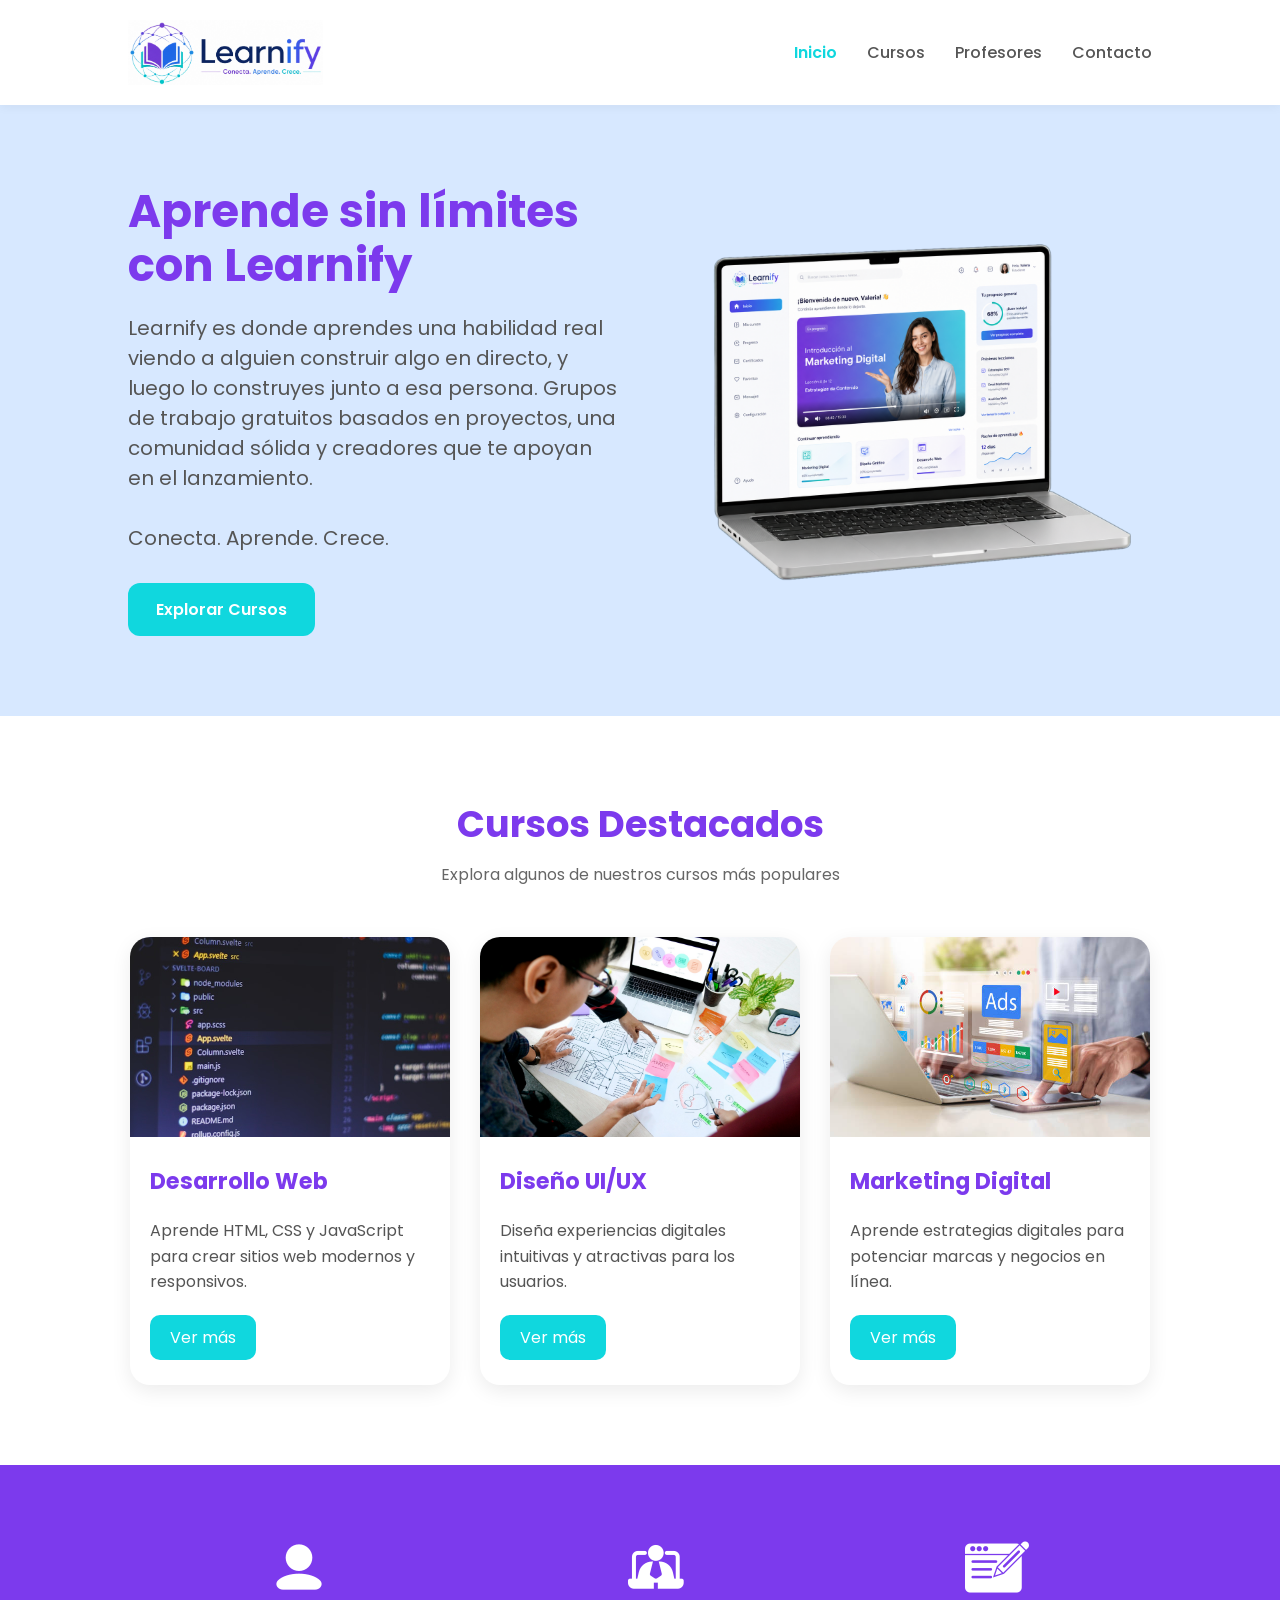
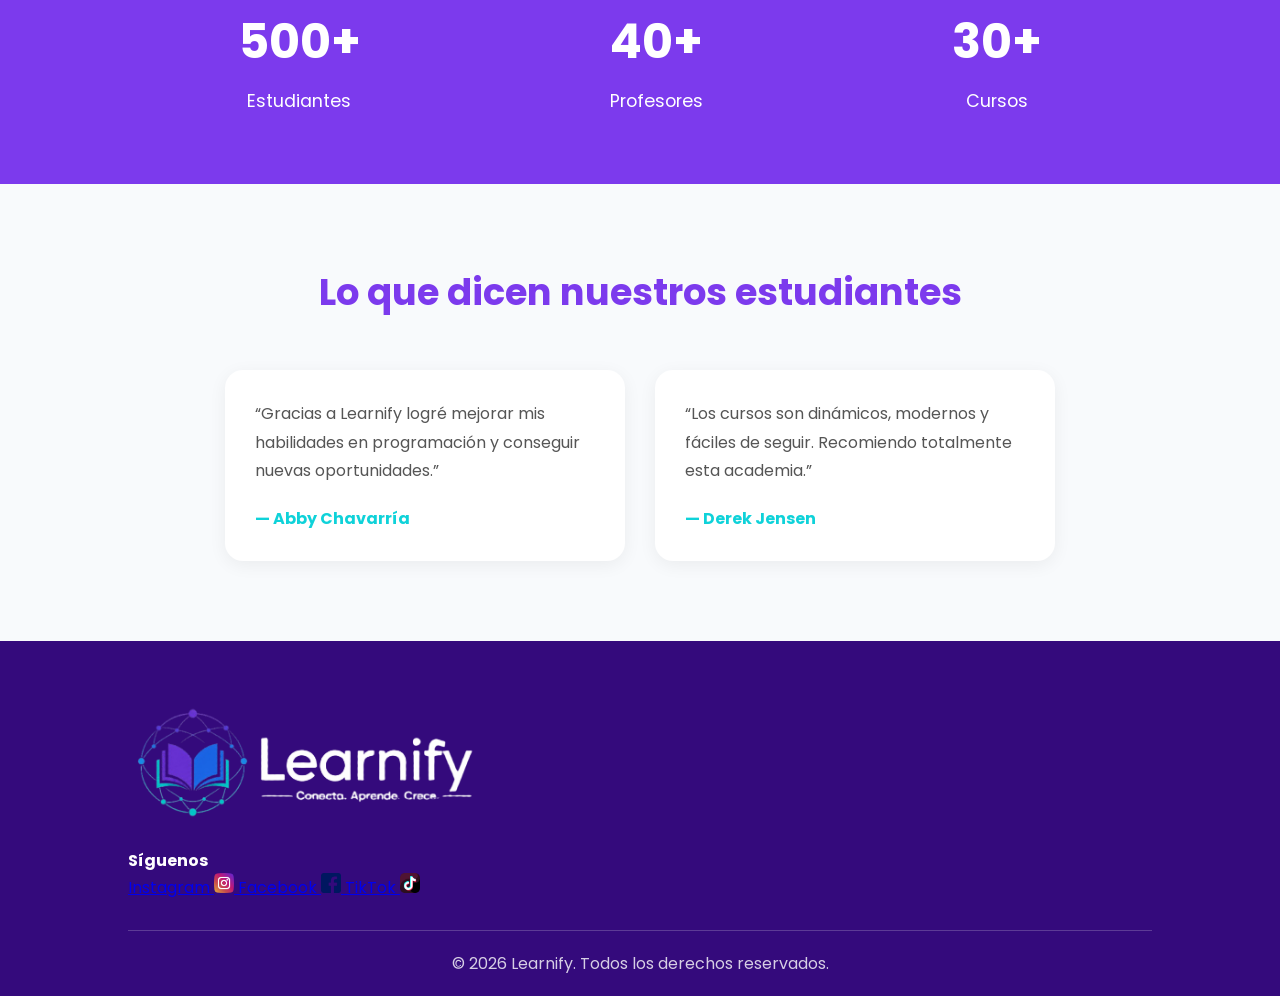
==== html/index.html @ 2185247f "feat: update page structure and styling" ====
<!DOCTYPE html>
<html lang="en">

<head>
    <meta charset="UTF-8">
    <meta name="viewport" content="width=device-width, initial-scale=1.0">

    <link rel="stylesheet" href="../css/style.css">

    <link rel="stylesheet" href="../css/index.css">

    <link rel="preconnect" href="https://fonts.googleapis.com">
    <link rel="preconnect" href="https://fonts.gstatic.com" crossorigin>
    <link href="https://fonts.googleapis.com/css2?family=Poppins:wght@300;400;500;600;700&display=swap"
        rel="stylesheet">
    <script src="./js/bootstrap.bundle.min.js"></script>
    <title>Learnify</title>
</head>

<body>

    <header>
        <nav class="navbar">
            <div class="logo"> <img src="../img/learnify_logo_horizontal.png" alt="Learnify Logo" class="logo-img">
            </div>
            <ul class="nav-links">
                <li><a href="index.html" class="active">Inicio</a></li>
                <li><a href="cursos.html">Cursos</a></li>
                <li><a href="profesores.html">Profesores</a></li>
                <li><a href="contacto.html">Contacto</a></li>
            </ul>
        </nav>
    </header>

    <section class="hero">
        <div class="hero-text">
            <h1>Aprende sin límites con Learnify</h1>
            <p>Learnify es donde aprendes una habilidad real viendo a alguien construir algo en directo, y luego lo
                construyes junto a esa persona. Grupos de trabajo gratuitos basados ​​en proyectos, una comunidad sólida
                y creadores que te apoyan en el lanzamiento.</p>
            <p> Conecta. Aprende. Crece. </p> <a href="cursos.html" class="btn-hero"> Explorar Cursos </a>
        </div>
        <div class="hero-image"> <img src="../img/learnify_computer_mockup_small_logo.png"
                alt="Estudiante aprendiendo">
        </div>
    </section>

    <section class="featured-courses">
        <div class="section-title">
            <h2>Cursos Destacados</h2>
            <p>Explora algunos de nuestros cursos más populares</p>
        </div>
        <div class="courses-container">

            <div class="course-card"> <img src="../img/ferenc-almasi-fhAfLtHToCs-unsplash.jpg"
                    alt="Curso Desarrollo Web">
                <h3>Desarrollo Web</h3>
                <p> Aprende HTML, CSS y JavaScript para crear sitios web modernos y responsivos. </p> <a
                    href="cursos.html" class="card-btn">Ver más</a>
            </div>

            <div class="course-card"> <img src="../img/ux-indonesia-pqzRfBhd9r0-unsplash.jpg" alt="Curso Diseño UI UX">
                <h3>Diseño UI/UX</h3>
                <p> Diseña experiencias digitales intuitivas y atractivas para los usuarios. </p> <a href="cursos.html"
                    class="card-btn">Ver más</a>
            </div>

            <div class="course-card"> <img src="../img/istockphoto-2098359215-612x612.jpg" alt="Curso Marketing Digital">
                <h3>Marketing Digital</h3>
                <p> Aprende estrategias digitales para potenciar marcas y negocios en línea. </p> <a href="cursos.html"
                    class="card-btn">Ver más</a>
            </div>
        </div>
    </section>

    <section class="stadistics">
        <div class="stadistics-box">
            <img src="../img/cuenta.png" alt="Icono Estudiantes" class="estadisticas-icon">
            <h3>500+</h3>
            <p>Estudiantes</p>
        </div>
        <div class="stadistics-box">
            <img src="../img/maestro.png" alt="Icono Profesores" class="estadisticas-icon">
            <h3>40+</h3>
            <p>Profesores</p>
        </div>
        <div class="stadistics-box">
            <img src="../img/curso-por-internet.png" alt="Icono Cursos" class="estadisticas-icon">
            <h3>30+</h3>
            <p>Cursos</p>
        </div>
    </section>

    <section class="testimonial">
        <div class="section-title">
            <h2>Lo que dicen nuestros estudiantes</h2>
        </div>
        <div class="testimonial-container">

            <div class="testimonial-card">
                <p> “Gracias a Learnify logré mejorar mis habilidades en programación y conseguir nuevas oportunidades.” </p>
                <h4>— Abby Chavarría</h4>
            </div>

            <div class="testimonial-card">
                <p> “Los cursos son dinámicos, modernos y fáciles de seguir. Recomiendo totalmente esta academia.” </p>
                <h4>— Derek Jensen</h4>
            </div>
        </div>
    </section>

    <footer class="footer">

        <div class="footer-content">

            <div class="footer-brand">
                <img src="../img/learnify_logo_white_transparent.png" alt="Learnify Logo" class="footer-logo">
            </div>

            <div class="footer-social">
                <h4>Síguenos</h4>

                <a href="#">
                    Instagram
                    <img src="../img/instagram.png" alt="Instagram" class="social-icon">
                </a>

                <a href="#">
                    Facebook
                    <img src="../img/facebook.png" alt="Facebook" class="social-icon">
                </a>

                <a href="#">
                    TikTok
                    <img src="../img/tik-tok.png" alt="TikTok" class="social-icon">
                </a>
            </div>

        </div>

        <div class="footer-bottom">
            <p>© 2026 Learnify. Todos los derechos reservados.</p>
        </div>

    </footer>

</body>

</html>
---- css/style.css ----
/* 
   Paleta de colores:

   Turquesa: #10d7de;
   Morado: #7c3aed
   Celeste: #e0f2fe
   Blanco: #ffffff
   Gris texto: #555
 */

 * {
    margin: 0;
    padding: 0;
    box-sizing: border-box;
}

body {
    font-family: 'Poppins', sans-serif;
    background-color: #ffffff;
}


.navbar {
    display: flex;
    justify-content: space-between;
    align-items: center;
    padding: 20px 10%;
    background-color: white;
    box-shadow: 0px 2px 10px rgba(0, 0, 0, 0.05);
    position: sticky;
    top: 0;
    z-index: 1000;
}

.logo {
    display: flex;
    align-items: center;
}

.logo-img {
    height: 65px;
    width: auto;
}

.nav-links {
    display: flex;
    gap: 30px;
    list-style: none;
}

.nav-links a {
    text-decoration: none;
    color: #555;
    font-weight: 500;
    transition: 0.3s;
}

.nav-links a:hover {
    color: #10d7de;
}


.nav-links a.active {
    color: #10d7de;
    font-weight: 600;
}

.footer {
    background-color: #340a7c;
    color: white;
    padding: 50px 10% 20px;
}

.footer-contenido {
    display: flex;
    justify-content: space-between;
    align-items: center;
    gap: 40px;
}

.social-icon{
    width: 20px;
    height: 20px;
}

.footer-marca {
    display: flex;
    flex-direction: column;
}

.footer-logo {
    width: 350px;
    height: auto;
}

.footer-redes {
    display: flex;
    flex-direction: column;
    text-align: right;
}

.footer-redes h4 {
    margin-bottom: 15px;
    font-size: 20px;
}

.footer-redes a {
    display: flex;
    align-items: center;
    justify-content: flex-end;
    gap: 10px;
    color: white;
    text-decoration: none;
    margin-bottom: 12px;
    transition: 0.3s;
}

.footer-redes a:hover {
    color: #14b8a6;
}

.footer-bottom {
    margin-top: 30px;
    padding-top: 20px;
    border-top: 1px solid rgba(255, 255, 255, 0.2);
    text-align: center;
}

.footer-bottom p {
    margin: 0;
    opacity: 0.8;
}

@media(max-width:768px) {
    .footer-content {
        flex-direction: column;
        text-align: center;
    }

    .footer-redes {
        text-align: center;
    }
}

@media(max-width: 768px) {

    .navbar {
        flex-direction: column;
        gap: 20px;
    }

    .nav-links {
        flex-wrap: wrap;
        justify-content: center;
        gap: 15px;
    }

}
---- css/index.css ----
.hero{
    display: flex;
    justify-content: space-between;
    align-items: center;
    padding: 80px 10%;
    background-color: #d7e8ff;
    gap: 40px;
}

.hero-text{
    flex: 1;
}

.hero-text h1{
    font-size: 45px;
    color: #7c3aed;
    margin-bottom: 20px;
    line-height: 1.2;
}

.hero-text p{
    font-size: 20px;
    color: #555;
    margin-bottom: 30px;
    max-width: 500px;
}


.btn-hero{
    display: inline-block;
    background-color: #10d7de;
    color: white;
    text-decoration: none;
    padding: 14px 28px;
    border-radius: 12px;
    font-weight: 600;
    transition: 0.3s;
}

.btn-hero:hover{
    background-color: #0db0b6;
    transform: translateY(-3px);
}

.hero-image{
    flex: 1;
    display: flex;
    justify-content: center;
}

.hero-image img{
    width: 100%;
    max-width: 650px;
    border-radius: 20px;
}

.section-title{
    text-align: center;
    margin-bottom: 50px;
}

.section-title h2{
    font-size: 2.3rem;
    color: #7c3aed;
    margin-bottom: 10px;
}

.section-title p{
    color: #666;
}


.featured-courses{
    padding: 80px 10%;
    background-color: white;
}

.courses-container{
    display: flex;
    justify-content: center;
    gap: 30px;
    flex-wrap: wrap;
}

.course-card{
    background-color: white;
    width: 320px;
    border-radius: 20px;
    overflow: hidden;
    box-shadow: 0px 6px 20px rgba(0,0,0,0.08);
    transition: 0.3s;
}

.course-card:hover{
    transform: translateY(-8px);
}

.course-card img{
    width: 100%;
    height: 200px;
    object-fit: cover;
}

.course-card h3{
    color: #7c3aed;
    font-size: 1.4rem;
    margin: 20px;
}

.course-card p{
    color: #555;
    margin: 0 20px 20px;
    line-height: 1.6;
}

.card-btn{
    display: inline-block;
    margin: 0 20px 25px;
    text-decoration: none;
    background-color: #10d7de;
    color: white;
    padding: 10px 20px;
    border-radius: 10px;
    transition: 0.3s;
}

.card-btn:hover{
    background-color: #0db0b6;
}

.stadistics{
    background-color: #7c3aed;
    padding: 70px 10%;
    display: flex;
    justify-content: space-around;
    flex-wrap: wrap;
    gap: 30px;
}

.stadistics-box{
    text-align: center;
    color: white;
}

.stadistics-box h3{
    font-size: 3rem;
    margin-bottom: 10px;
}

.stadistics-box p{
    font-size: 1.1rem;
}


.testimonial{
    padding: 80px 10%;
    background-color: #f8fafc;
}

.testimonial-container{
    display: flex;
    justify-content: center;
    gap: 30px;
}

.testimonial-card{
    background-color: white;
    width: 400px;
    padding: 30px;
    border-radius: 18px;
    box-shadow: 0px 4px 18px rgba(0,0,0,0.06);
}

.testimonial-card p{
    color: #555;
    line-height: 1.8;
    margin-bottom: 20px;
}

.testimonial-card h4{
    color: #0fd2d9;
}


@media(max-width: 992px){

    .hero{
        flex-direction: column;
        text-align: center;
    }

    .hero-text p{
        margin: auto;
        margin-bottom: 30px;
    }

}

@media(max-width: 768px){

    .hero-text h1{
        font-size: 2.4rem;
    }

    .section-title h2{
        font-size: 2rem;
    }

    .stadistics{
        flex-direction: column;
        align-items: center;
    }

    .testimonial-card{
        width: 100%;
    }

}
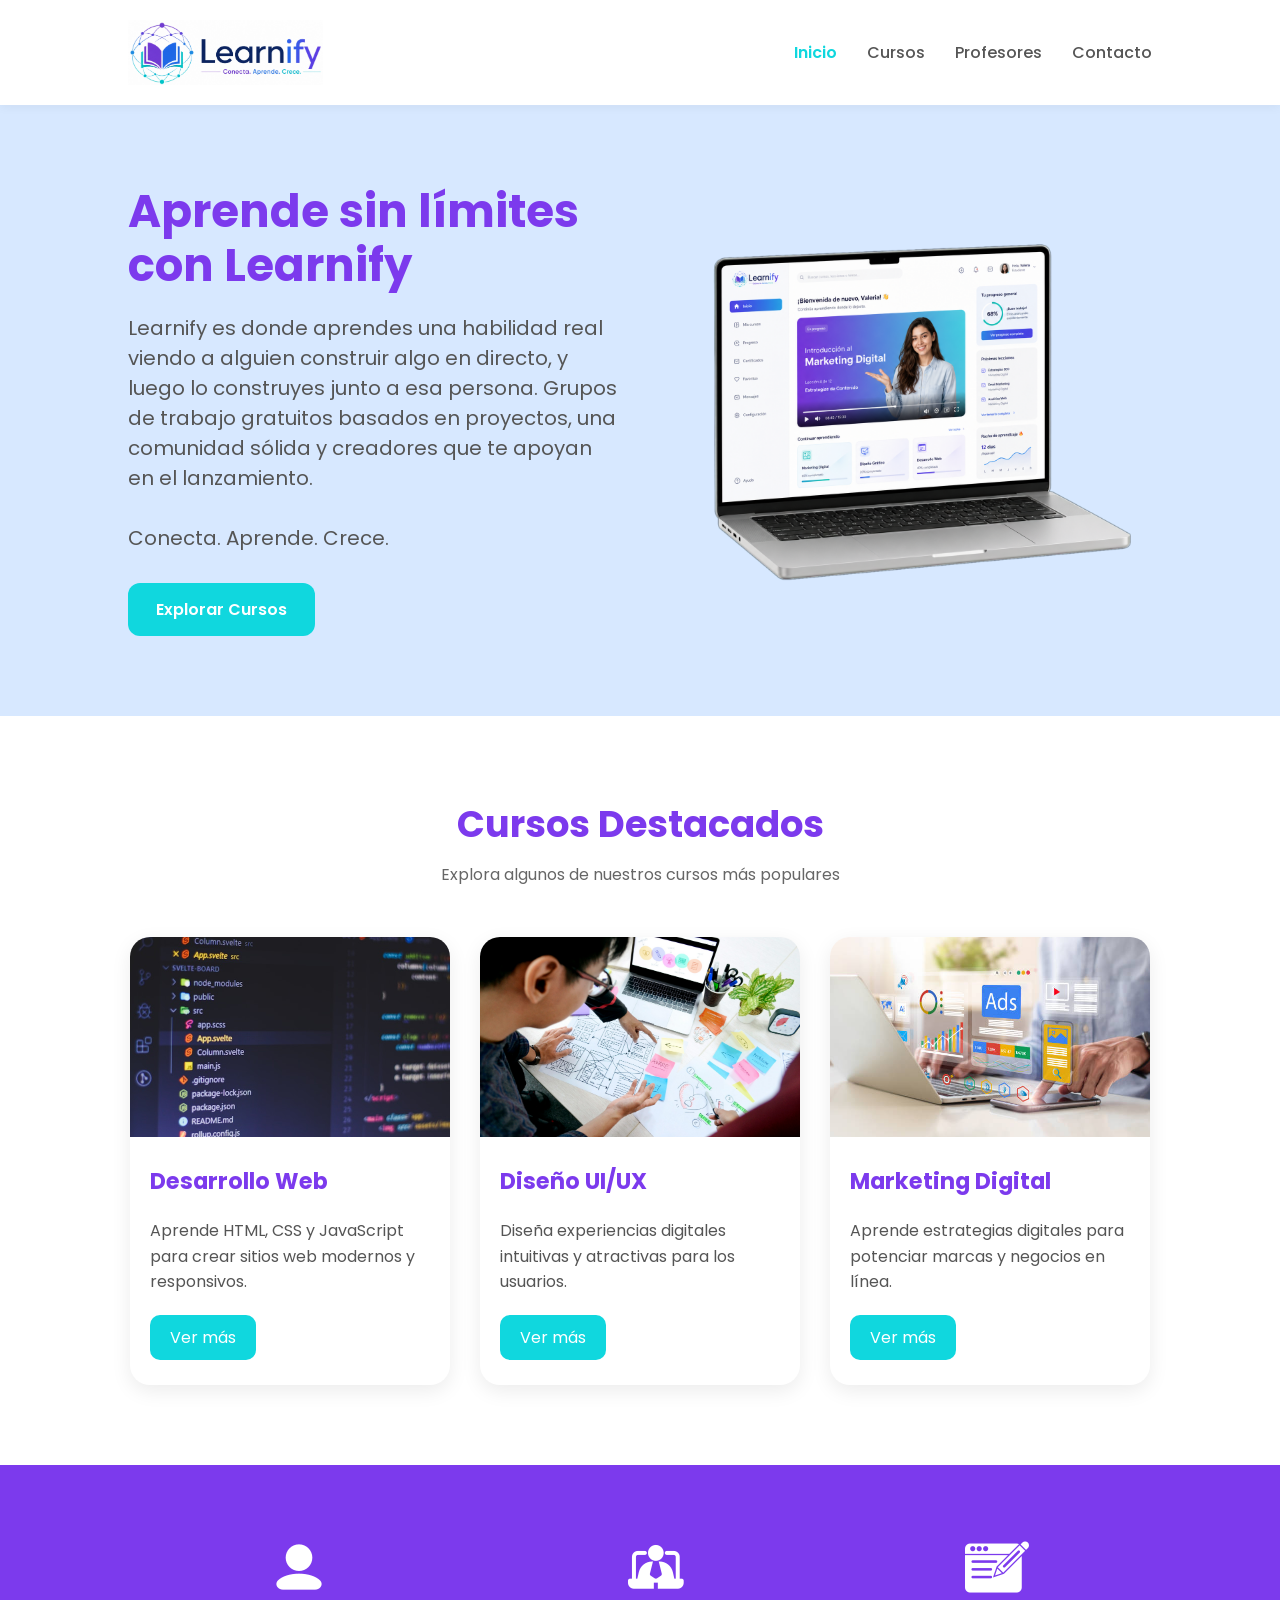
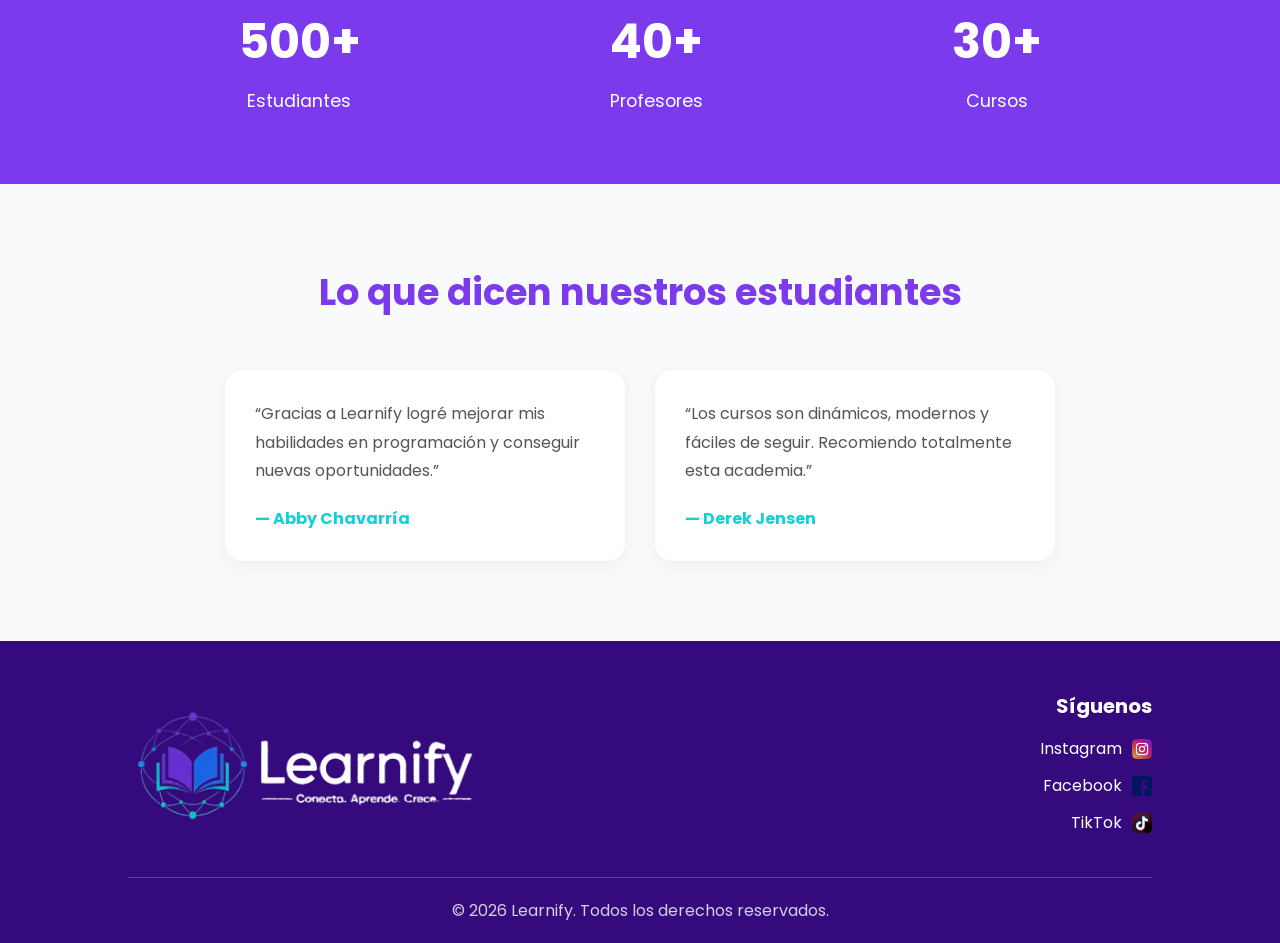
==== commit 3b56fd5d: "Merge branch 'Inicio'" ====
--- a/html/index.html
+++ b/html/index.html
@@ -111,13 +111,13 @@
 
     <footer class="footer">
 
-        <div class="footer-content">
+        <div class="footer-contenido">
 
-            <div class="footer-brand">
+            <div class="footer-marca">
                 <img src="../img/learnify_logo_white_transparent.png" alt="Learnify Logo" class="footer-logo">
             </div>
 
-            <div class="footer-social">
+            <div class="footer-redes">
                 <h4>Síguenos</h4>
 
                 <a href="#">
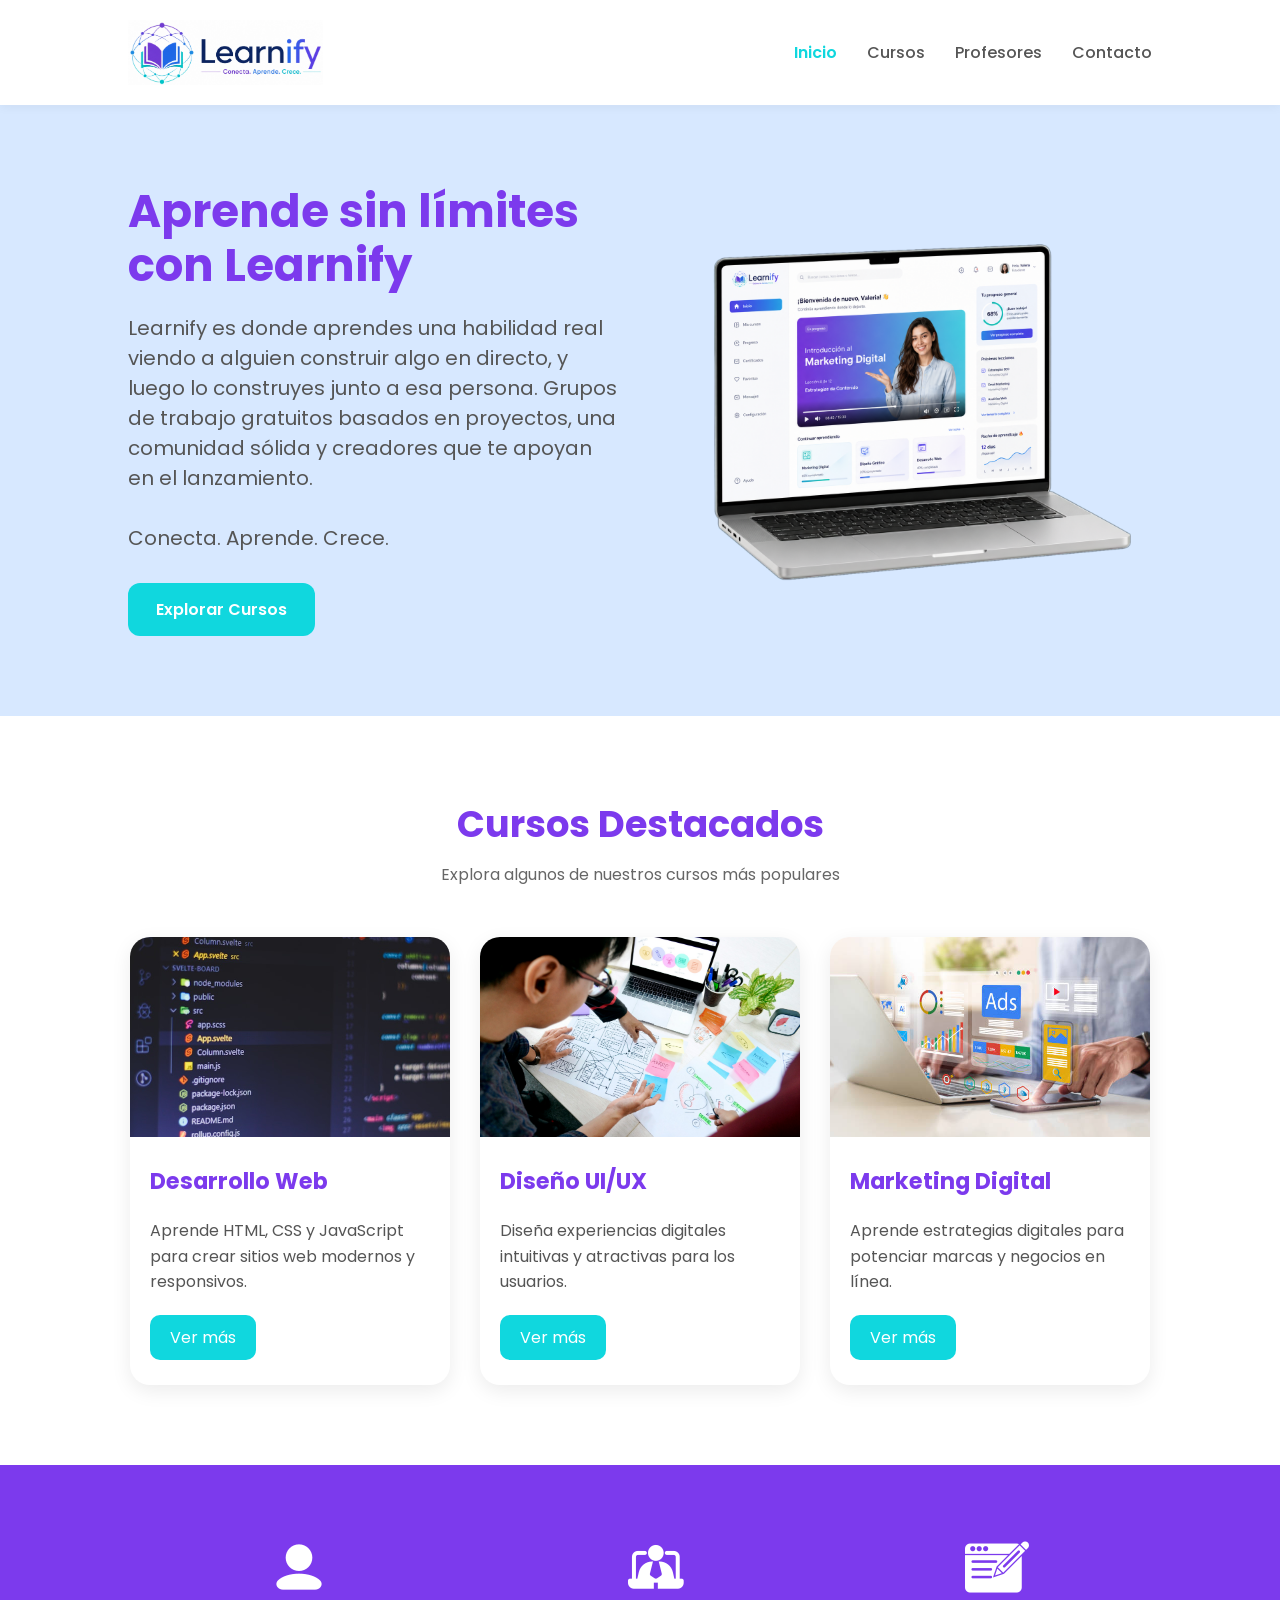
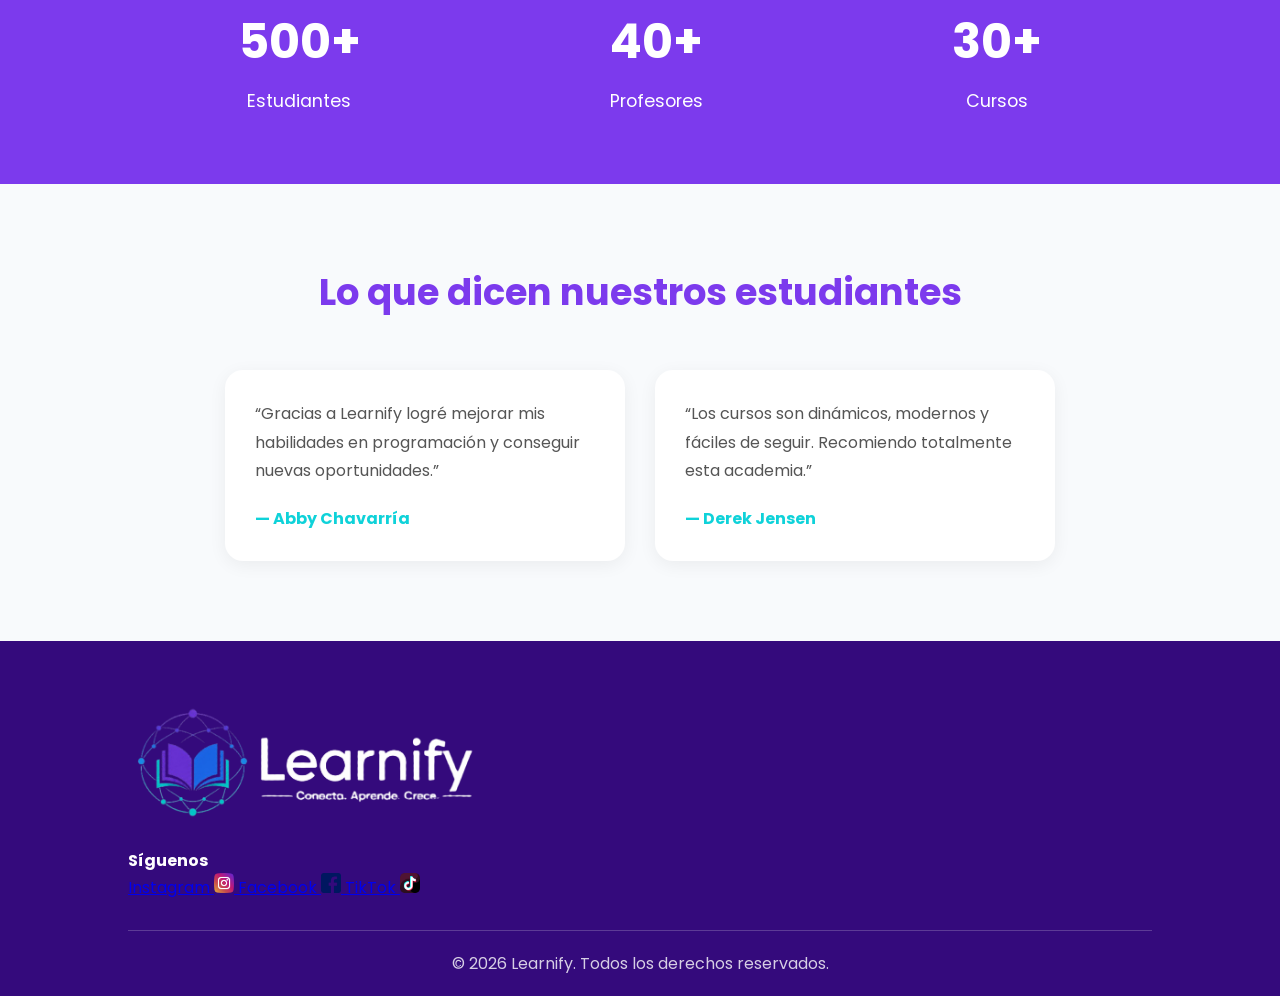
==== commit 8fd4da07: "feat: render featured courses dynamically using javascript" ====
--- a/html/index.html
+++ b/html/index.html
@@ -13,7 +13,8 @@
     <link rel="preconnect" href="https://fonts.gstatic.com" crossorigin>
     <link href="https://fonts.googleapis.com/css2?family=Poppins:wght@300;400;500;600;700&display=swap"
         rel="stylesheet">
-    <script src="./js/bootstrap.bundle.min.js"></script>
+    <script src="../js/index.js"></script>
+
     <title>Learnify</title>
 </head>
 
@@ -40,8 +41,7 @@
                 y creadores que te apoyan en el lanzamiento.</p>
             <p> Conecta. Aprende. Crece. </p> <a href="cursos.html" class="btn-hero"> Explorar Cursos </a>
         </div>
-        <div class="hero-image"> <img src="../img/learnify_computer_mockup_small_logo.png"
-                alt="Estudiante aprendiendo">
+        <div class="hero-image"> <img src="../img/learnify_computer_mockup_small_logo.png" alt="Estudiante aprendiendo">
         </div>
     </section>
 
@@ -50,41 +50,22 @@
             <h2>Cursos Destacados</h2>
             <p>Explora algunos de nuestros cursos más populares</p>
         </div>
-        <div class="courses-container">
-
-            <div class="course-card"> <img src="../img/ferenc-almasi-fhAfLtHToCs-unsplash.jpg"
-                    alt="Curso Desarrollo Web">
-                <h3>Desarrollo Web</h3>
-                <p> Aprende HTML, CSS y JavaScript para crear sitios web modernos y responsivos. </p> <a
-                    href="cursos.html" class="card-btn">Ver más</a>
-            </div>
-
-            <div class="course-card"> <img src="../img/ux-indonesia-pqzRfBhd9r0-unsplash.jpg" alt="Curso Diseño UI UX">
-                <h3>Diseño UI/UX</h3>
-                <p> Diseña experiencias digitales intuitivas y atractivas para los usuarios. </p> <a href="cursos.html"
-                    class="card-btn">Ver más</a>
-            </div>
-
-            <div class="course-card"> <img src="../img/istockphoto-2098359215-612x612.jpg" alt="Curso Marketing Digital">
-                <h3>Marketing Digital</h3>
-                <p> Aprende estrategias digitales para potenciar marcas y negocios en línea. </p> <a href="cursos.html"
-                    class="card-btn">Ver más</a>
-            </div>
+        <div class="courses-container" id="coursesContainer">
         </div>
     </section>
 
-    <section class="stadistics">
-        <div class="stadistics-box">
+    <section class="statistics">
+        <div class="statistics-box">
             <img src="../img/cuenta.png" alt="Icono Estudiantes" class="estadisticas-icon">
             <h3>500+</h3>
             <p>Estudiantes</p>
         </div>
-        <div class="stadistics-box">
+        <div class="statistics-box">
             <img src="../img/maestro.png" alt="Icono Profesores" class="estadisticas-icon">
             <h3>40+</h3>
             <p>Profesores</p>
         </div>
-        <div class="stadistics-box">
+        <div class="statistics-box">
             <img src="../img/curso-por-internet.png" alt="Icono Cursos" class="estadisticas-icon">
             <h3>30+</h3>
             <p>Cursos</p>
@@ -98,7 +79,8 @@
         <div class="testimonial-container">
 
             <div class="testimonial-card">
-                <p> “Gracias a Learnify logré mejorar mis habilidades en programación y conseguir nuevas oportunidades.” </p>
+                <p> “Gracias a Learnify logré mejorar mis habilidades en programación y conseguir nuevas oportunidades.”
+                </p>
                 <h4>— Abby Chavarría</h4>
             </div>
 
@@ -111,13 +93,13 @@
 
     <footer class="footer">
 
-        <div class="footer-contenido">
+        <div class="footer-content">
 
-            <div class="footer-marca">
+            <div class="footer-brand">
                 <img src="../img/learnify_logo_white_transparent.png" alt="Learnify Logo" class="footer-logo">
             </div>
 
-            <div class="footer-redes">
+            <div class="footer-social">
                 <h4>Síguenos</h4>
 
                 <a href="#">
--- a/css/style.css
+++ b/css/style.css
@@ -8,7 +8,7 @@
    Gris texto: #555
  */
 
- * {
+* {
     margin: 0;
     padding: 0;
     box-sizing: border-box;
--- a/css/index.css
+++ b/css/index.css
@@ -129,7 +129,7 @@
     background-color: #0db0b6;
 }
 
-.stadistics{
+.statistics{
     background-color: #7c3aed;
     padding: 70px 10%;
     display: flex;
@@ -138,17 +138,17 @@
     gap: 30px;
 }
 
-.stadistics-box{
+.statistics-box{
     text-align: center;
     color: white;
 }
 
-.stadistics-box h3{
+.statistics-box h3{
     font-size: 3rem;
     margin-bottom: 10px;
 }
 
-.stadistics-box p{
+.statistics-box p{
     font-size: 1.1rem;
 }
 
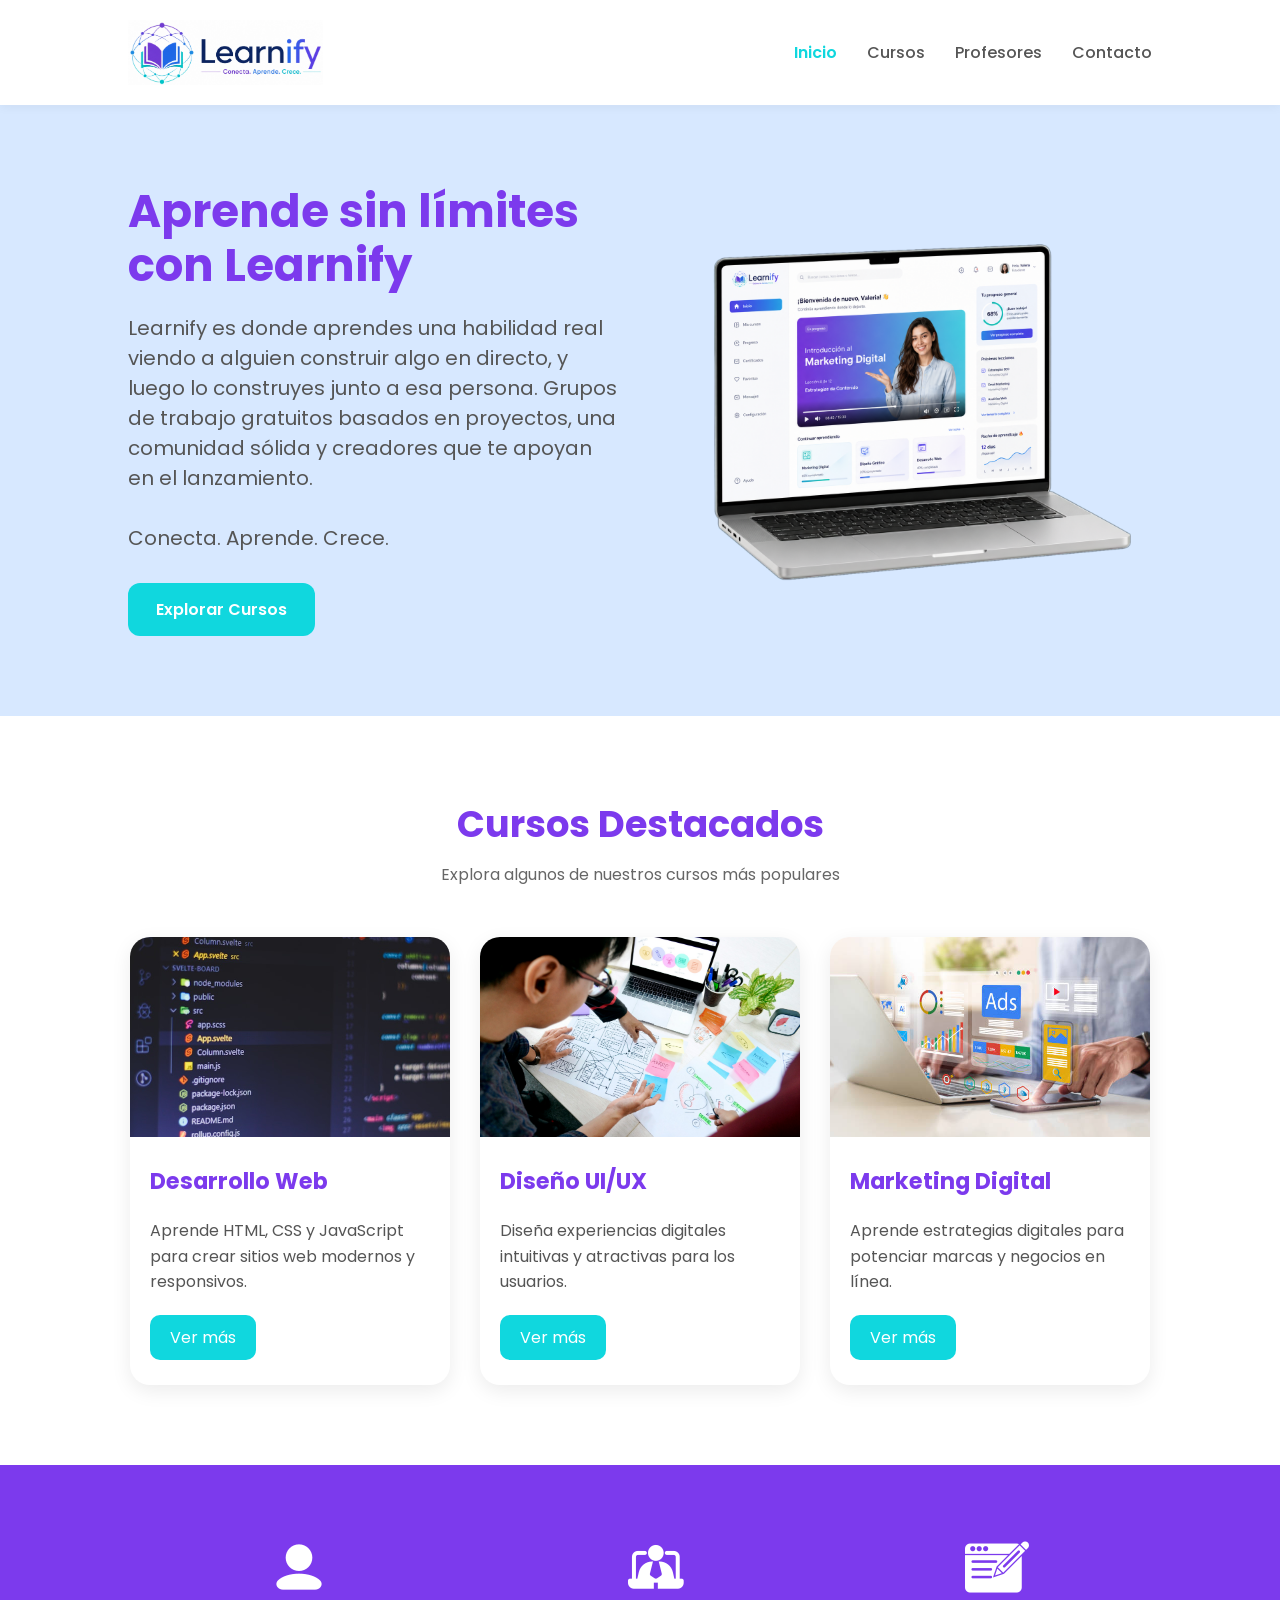
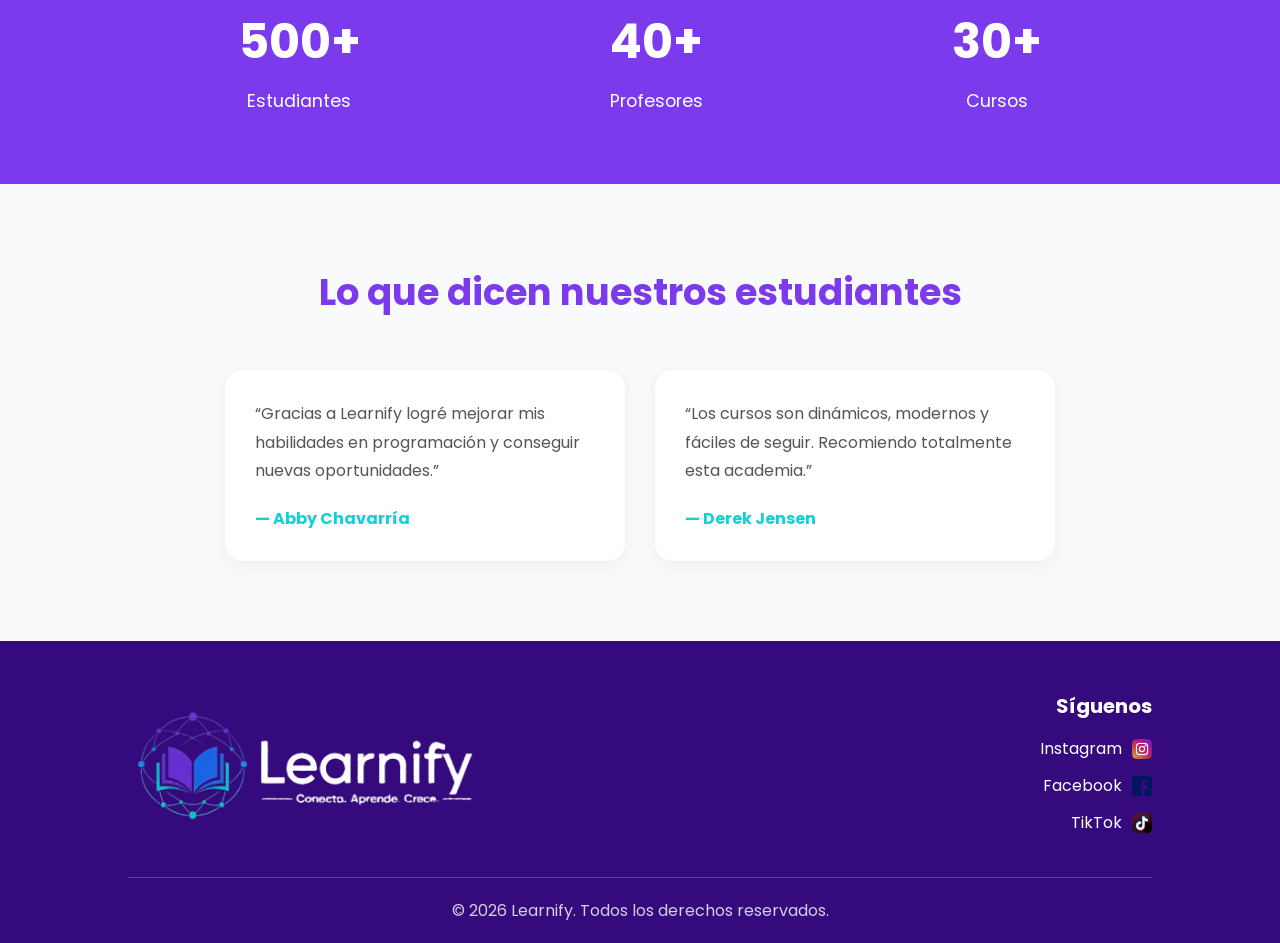
==== commit ba6b3d76: "Merge branch 'Inicio'" ====
--- a/html/index.html
+++ b/html/index.html
@@ -93,13 +93,13 @@
 
     <footer class="footer">
 
-        <div class="footer-content">
+        <div class="footer-contenido">
 
-            <div class="footer-brand">
+            <div class="footer-marca">
                 <img src="../img/learnify_logo_white_transparent.png" alt="Learnify Logo" class="footer-logo">
             </div>
 
-            <div class="footer-social">
+            <div class="footer-redes">
                 <h4>Síguenos</h4>
 
                 <a href="#">
